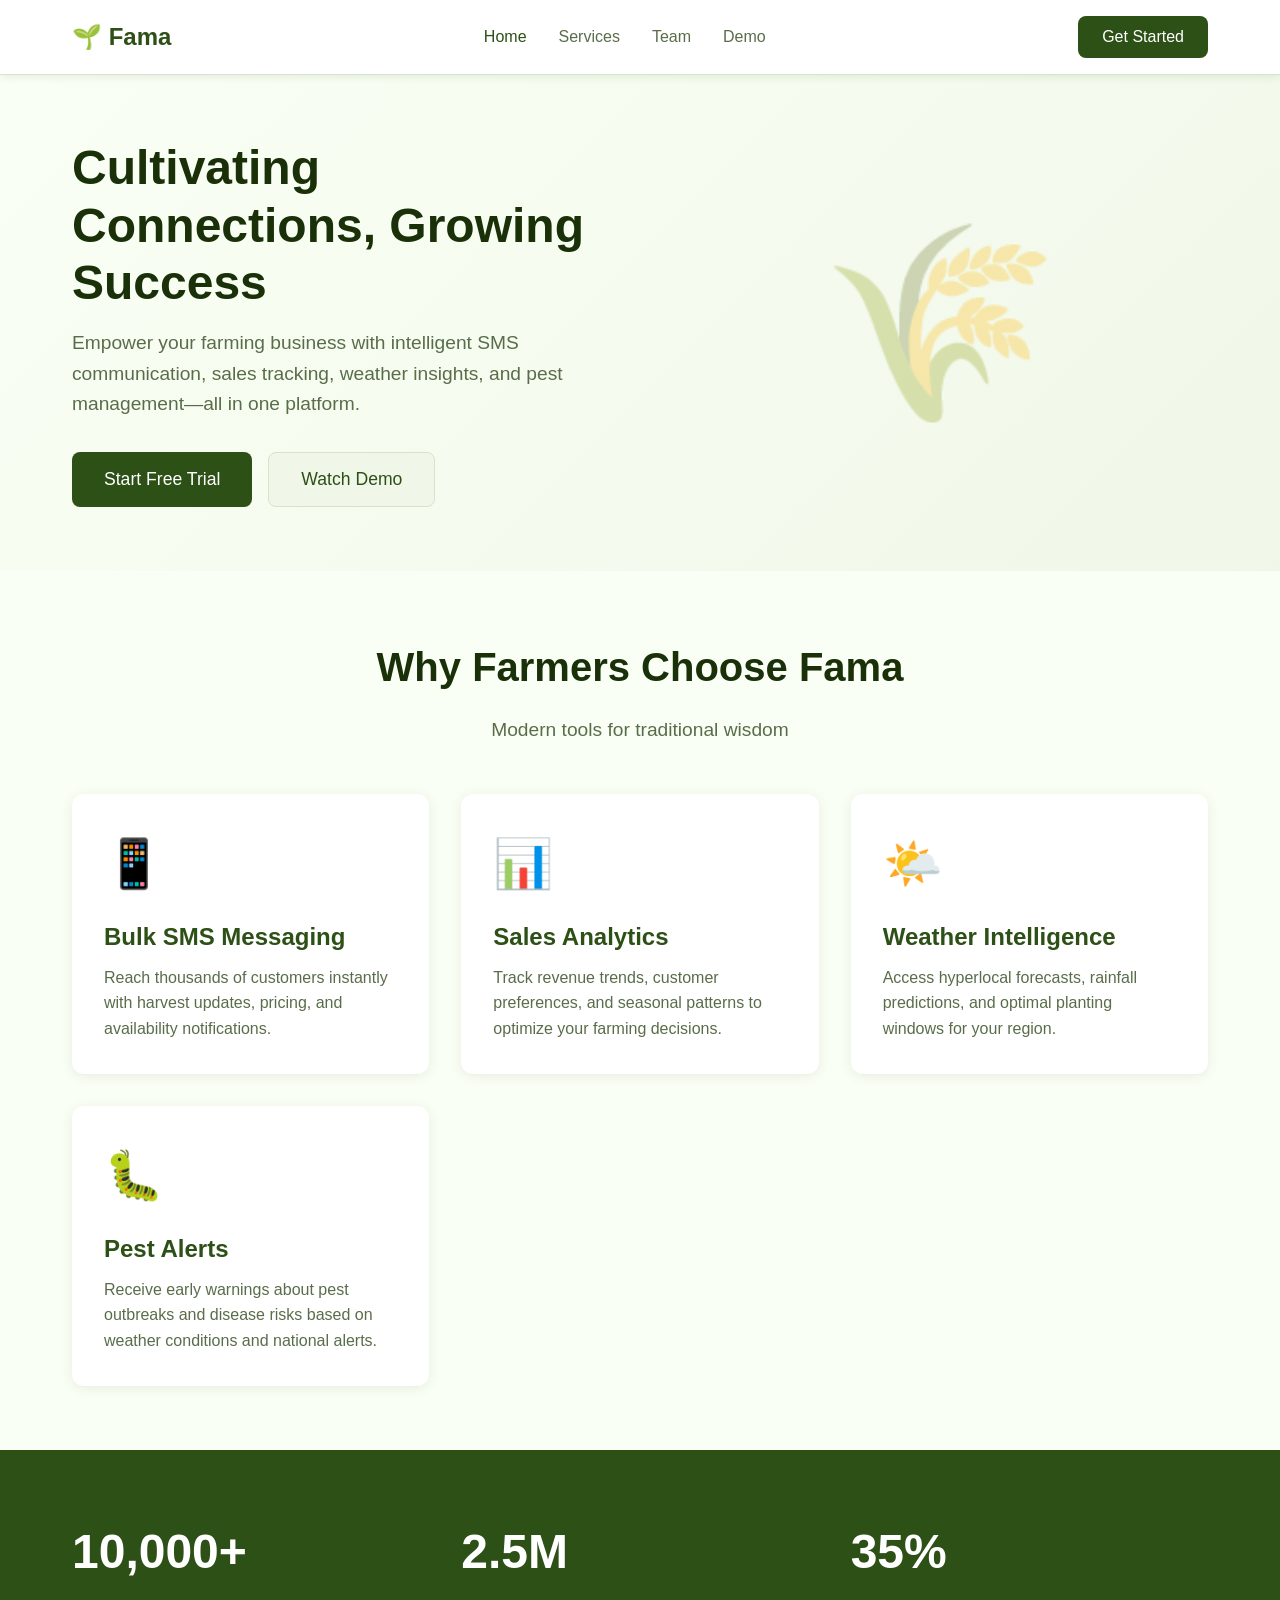
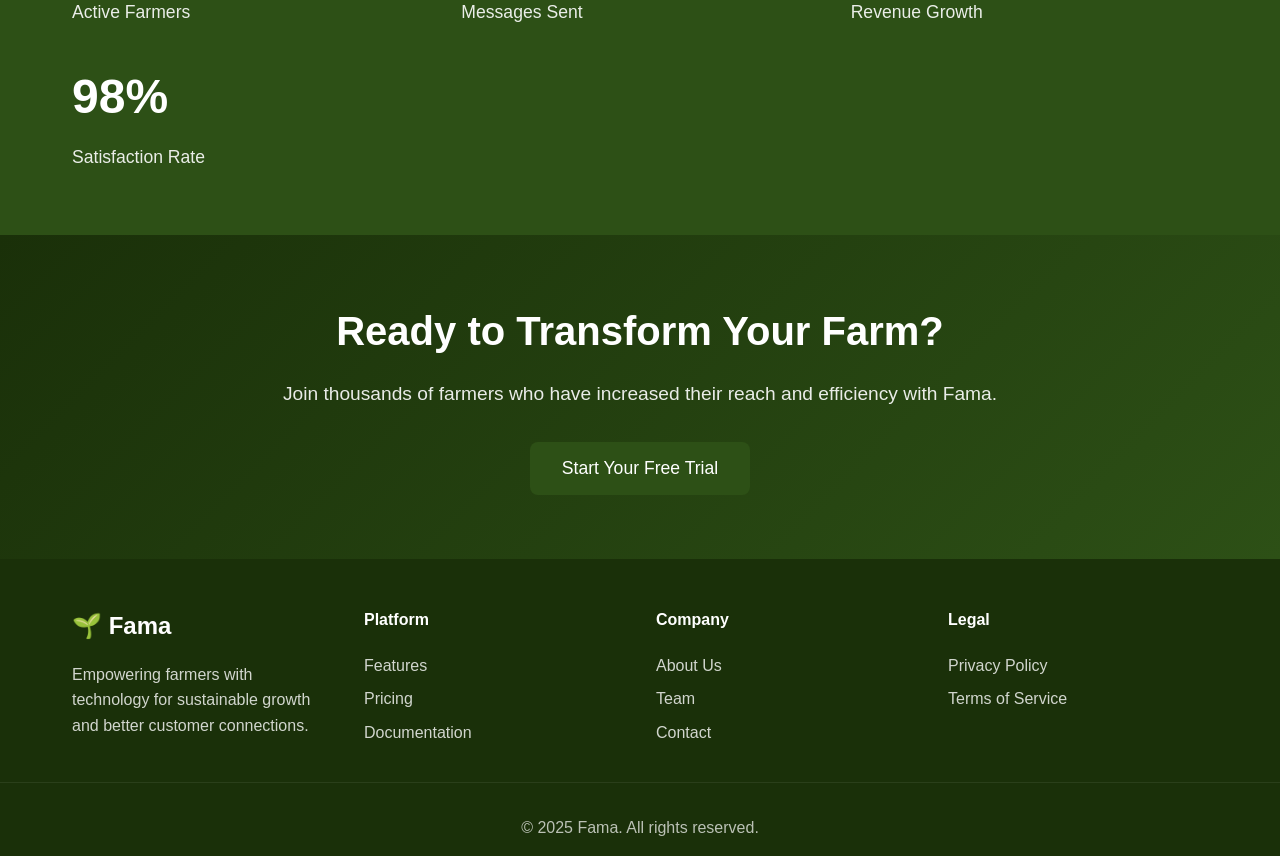
==== index.html @ 8d76c7c6 "Here we go...again" ====
<!DOCTYPE html>
<html lang="en">
<head>
    <meta charset="UTF-8">
    <meta name="viewport" content="width=device-width, initial-scale=1.0">
    <title>Fama - Farm Management & Communication Platform</title>
    <link rel="stylesheet" href="styles.css">
</head>
<body>
    <nav class="navbar">
        <div class="nav-container">
            <div class="nav-logo">🌱 Fama</div>
            <ul class="nav-menu">
                <li><a href="index.html" class="nav-link active">Home</a></li>
                <li><a href="services.html" class="nav-link">Services</a></li>
                <li><a href="team.html" class="nav-link">Team</a></li>
                <li><a href="demo.html" class="nav-link">Demo</a></li>
            </ul>
            <button class="btn-primary">Get Started</button>
        </div>
    </nav>

    <header class="hero">
        <div class="hero-container">
            <div class="hero-content">
                <h1 class="hero-title">Cultivating Connections, Growing Success</h1>
                <p class="hero-subtitle">Empower your farming business with intelligent SMS communication, sales tracking, weather insights, and pest management—all in one platform.</p>
                <div class="hero-actions">
                    <button class="btn-primary btn-large">Start Free Trial</button>
                    <button class="btn-secondary btn-large">Watch Demo</button>
                </div>
            </div>
            <div class="hero-image">
                <div class="feature-icon-large">🌾</div>
            </div>
        </div>
    </header>

    <section class="features">
        <div class="section-container">
            <h2 class="section-title">Why Farmers Choose Fama</h2>
            <p class="section-subtitle">Modern tools for traditional wisdom</p>
            <div class="feature-grid">
                <div class="feature-card">
                    <div class="feature-icon">📱</div>
                    <h3 class="feature-title">Bulk SMS Messaging</h3>
                    <p class="feature-text">Reach thousands of customers instantly with harvest updates, pricing, and availability notifications.</p>
                </div>
                <div class="feature-card">
                    <div class="feature-icon">📊</div>
                    <h3 class="feature-title">Sales Analytics</h3>
                    <p class="feature-text">Track revenue trends, customer preferences, and seasonal patterns to optimize your farming decisions.</p>
                </div>
                <div class="feature-card">
                    <div class="feature-icon">🌤️</div>
                    <h3 class="feature-title">Weather Intelligence</h3>
                    <p class="feature-text">Access hyperlocal forecasts, rainfall predictions, and optimal planting windows for your region.</p>
                </div>
                <div class="feature-card">
                    <div class="feature-icon">🐛</div>
                    <h3 class="feature-title">Pest Alerts</h3>
                    <p class="feature-text">Receive early warnings about pest outbreaks and disease risks based on weather conditions and national alerts.</p>
                </div>
            </div>
        </div>
    </section>

    <section class="stats">
        <div class="section-container">
            <div class="stats-grid">
                <div class="stat-item">
                    <div class="stat-number">10,000+</div>
                    <div class="stat-label">Active Farmers</div>
                </div>
                <div class="stat-item">
                    <div class="stat-number">2.5M</div>
                    <div class="stat-label">Messages Sent</div>
                </div>
                <div class="stat-item">
                    <div class="stat-number">35%</div>
                    <div class="stat-label">Revenue Growth</div>
                </div>
                <div class="stat-item">
                    <div class="stat-number">98%</div>
                    <div class="stat-label">Satisfaction Rate</div>
                </div>
            </div>
        </div>
    </section>

    <section class="cta">
        <div class="cta-container">
            <h2 class="cta-title">Ready to Transform Your Farm?</h2>
            <p class="cta-text">Join thousands of farmers who have increased their reach and efficiency with Fama.</p>
            <button class="btn-primary btn-large">Start Your Free Trial</button>
        </div>
    </section>

    <footer class="footer">
        <div class="footer-container">
            <div class="footer-section">
                <div class="footer-logo">🌱 Fama</div>
                <p class="footer-text">Empowering farmers with technology for sustainable growth and better customer connections.</p>
            </div>
            <div class="footer-section">
                <h4 class="footer-heading">Platform</h4>
                <ul class="footer-links">
                    <li><a href="#" class="footer-link">Features</a></li>
                    <li><a href="#" class="footer-link">Pricing</a></li>
                    <li><a href="#" class="footer-link">Documentation</a></li>
                </ul>
            </div>
            <div class="footer-section">
                <h4 class="footer-heading">Company</h4>
                <ul class="footer-links">
                    <li><a href="#" class="footer-link">About Us</a></li>
                    <li><a href="team.html" class="footer-link">Team</a></li>
                    <li><a href="#" class="footer-link">Contact</a></li>
                </ul>
            </div>
            <div class="footer-section">
                <h4 class="footer-heading">Legal</h4>
                <ul class="footer-links">
                    <li><a href="#" class="footer-link">Privacy Policy</a></li>
                    <li><a href="#" class="footer-link">Terms of Service</a></li>
                </ul>
            </div>
        </div>
        <div class="footer-bottom">
            <p>&copy; 2025 Fama. All rights reserved.</p>
        </div>
    </footer>

    <script src="script.js"></script>
</body>
</html>
---- styles.css ----
* {
    margin: 0;
    padding: 0;
    box-sizing: border-box;
}

:root {
    --primary: #2d5016;
    --primary-light: #4a7c2a;
    --primary-dark: #1a3009;
    --bg: #fafff5;
    --bg-alt: #f0f7e8;
    --text: #2d3e1f;
    --text-light: #5a6d4a;
    --border: #d4e5c8;
    --white: #ffffff;
    --shadow: rgba(45, 80, 22, 0.1);
    --success: #4a7c2a;
    --warning: #8b6914;
    --danger: #7c2a2a;
}

body {
    font-family: 'Segoe UI', 'Helvetica Neue', Arial, sans-serif;
    line-height: 1.6;
    color: var(--text);
    background: var(--bg);
}

.navbar {
    background: var(--white);
    border-bottom: 1px solid var(--border);
    padding: 1rem 0;
    position: sticky;
    top: 0;
    z-index: 100;
    box-shadow: 0 2px 8px var(--shadow);
}

.nav-container {
    max-width: 1200px;
    margin: 0 auto;
    padding: 0 2rem;
    display: flex;
    justify-content: space-between;
    align-items: center;
}

.nav-logo {
    font-size: 1.5rem;
    font-weight: 600;
    color: var(--primary);
}

.nav-menu {
    display: flex;
    list-style: none;
    gap: 2rem;
}

.nav-link {
    color: var(--text-light);
    text-decoration: none;
    transition: color 0.3s;
}

.nav-link:hover, .nav-link.active {
    color: var(--primary);
}

.btn-primary, .btn-secondary {
    padding: 0.75rem 1.5rem;
    border: none;
    border-radius: 8px;
    font-size: 1rem;
    cursor: pointer;
    transition: all 0.3s;
}

.btn-primary {
    background: var(--primary);
    color: var(--white);
}

.btn-primary:hover {
    background: var(--primary-light);
    transform: translateY(-2px);
    box-shadow: 0 4px 12px var(--shadow);
}

.btn-secondary {
    background: var(--bg-alt);
    color: var(--primary);
    border: 1px solid var(--border);
}

.btn-secondary:hover {
    background: var(--white);
    border-color: var(--primary);
}

.btn-large {
    padding: 1rem 2rem;
    font-size: 1.1rem;
}

.btn-block {
    width: 100%;
}

.hero {
    padding: 4rem 0;
    background: linear-gradient(135deg, var(--bg) 0%, var(--bg-alt) 100%);
}

.hero-container, .section-container, .cta-container, .footer-container {
    max-width: 1200px;
    margin: 0 auto;
    padding: 0 2rem;
}

.hero-container {
    display: grid;
    grid-template-columns: 1fr 1fr;
    gap: 4rem;
    align-items: center;
}

.hero-title {
    font-size: 3rem;
    color: var(--primary-dark);
    margin-bottom: 1rem;
    line-height: 1.2;
}

.hero-subtitle {
    font-size: 1.2rem;
    color: var(--text-light);
    margin-bottom: 2rem;
}

.hero-actions {
    display: flex;
    gap: 1rem;
}

.hero-image {
    display: flex;
    justify-content: center;
    align-items: center;
}

.feature-icon-large {
    font-size: 12rem;
    opacity: 0.3;
}

.features, .stats, .cta, .service-detail, .team-members, .team-values, .pricing, .demo-tabs {
    padding: 4rem 0;
}

.service-alt {
    background: var(--bg-alt);
}

.section-title {
    font-size: 2.5rem;
    color: var(--primary-dark);
    text-align: center;
    margin-bottom: 1rem;
}

.section-subtitle, .page-subtitle {
    font-size: 1.2rem;
    color: var(--text-light);
    text-align: center;
    margin-bottom: 3rem;
}

.feature-grid, .stats-grid, .team-grid, .values-grid, .pricing-grid {
    display: grid;
    grid-template-columns: repeat(auto-fit, minmax(280px, 1fr));
    gap: 2rem;
}

.feature-card, .stat-card, .team-card, .value-card, .pricing-card {
    background: var(--white);
    padding: 2rem;
    border-radius: 12px;
    box-shadow: 0 2px 12px var(--shadow);
    transition: transform 0.3s;
}

.feature-card:hover, .team-card:hover, .value-card:hover {
    transform: translateY(-5px);
    box-shadow: 0 4px 20px var(--shadow);
}

.feature-icon, .service-icon-header, .value-icon, .team-avatar {
    font-size: 3rem;
    margin-bottom: 1rem;
}

.feature-title, .service-heading, .value-title, .team-name {
    font-size: 1.5rem;
    color: var(--primary);
    margin-bottom: 0.5rem;
}

.feature-text, .service-description, .value-text, .team-bio {
    color: var(--text-light);
}

.stats {
    background: var(--primary);
    color: var(--white);
}

.stat-number {
    font-size: 3rem;
    font-weight: 700;
    margin-bottom: 0.5rem;
}

.stat-label {
    font-size: 1.1rem;
    opacity: 0.9;
}

.cta {
    background: linear-gradient(135deg, var(--primary-dark) 0%, var(--primary) 100%);
    color: var(--white);
    text-align: center;
}

.cta-title {
    font-size: 2.5rem;
    margin-bottom: 1rem;
}

.cta-text {
    font-size: 1.2rem;
    margin-bottom: 2rem;
    opacity: 0.9;
}

.page-header {
    background: var(--bg-alt);
    padding: 3rem 0;
    text-align: center;
}

.page-title {
    font-size: 3rem;
    color: var(--primary-dark);
    margin-bottom: 1rem;
}

.service-row {
    display: grid;
    grid-template-columns: 1fr 1fr;
    gap: 4rem;
    align-items: center;
}

.service-reverse {
    direction: rtl;
}

.service-reverse > * {
    direction: ltr;
}

.service-list {
    list-style: none;
    margin-top: 1.5rem;
}

.service-list-item {
    padding: 0.5rem 0 0.5rem 1.5rem;
    position: relative;
    color: var(--text-light);
}

.service-list-item::before {
    content: "🌿";
    position: absolute;
    left: 0;
}

.visual-placeholder {
    font-size: 8rem;
    text-align: center;
    opacity: 0.2;
}

.team-role {
    color: var(--primary);
    font-weight: 500;
    margin-bottom: 1rem;
}

.pricing-card {
    position: relative;
}

.pricing-featured {
    border: 2px solid var(--primary);
    transform: scale(1.05);
}

.pricing-badge {
    position: absolute;
    top: -15px;
    left: 50%;
    transform: translateX(-50%);
    background: var(--primary);
    color: var(--white);
    padding: 0.5rem 1rem;
    border-radius: 20px;
    font-size: 0.9rem;
}

.pricing-tier {
    font-size: 1.5rem;
    color: var(--primary);
    margin-bottom: 1rem;
}

.pricing-amount {
    font-size: 3rem;
    font-weight: 700;
    color: var(--primary-dark);
    margin-bottom: 1.5rem;
}

.pricing-period {
    font-size: 1rem;
    color: var(--text-light);
}

.pricing-features {
    list-style: none;
    margin-bottom: 2rem;
}

.pricing-feature {
    padding: 0.75rem 0;
    border-bottom: 1px solid var(--border);
}

.tabs-header {
    display: flex;
    gap: 1rem;
    margin-bottom: 2rem;
    border-bottom: 2px solid var(--border);
}

.tab-button {
    padding: 1rem 2rem;
    background: none;
    border: none;
    color: var(--text-light);
    cursor: pointer;
    transition: all 0.3s;
    border-bottom: 3px solid transparent;
}

.tab-button:hover, .tab-button.active {
    color: var(--primary);
    border-bottom-color: var(--primary);
}

.tab-content {
    display: none;
}

.tab-content.active {
    display: block;
    animation: fadeIn 0.3s;
}

@keyframes fadeIn {
    from { opacity: 0; }
    to { opacity: 1; }
}

.demo-container {
    display: grid;
    grid-template-columns: 1fr 1fr;
    gap: 2rem;
}

.demo-full {
    grid-column: 1 / -1;
}

.demo-panel, .demo-preview {
    background: var(--white);
    padding: 2rem;
    border-radius: 12px;
    box-shadow: 0 2px 12px var(--shadow);
}

.demo-title {
    font-size: 1.5rem;
    color: var(--primary);
    margin-bottom: 1.5rem;
}

.form-group {
    margin-bottom: 1.5rem;
}

.form-label {
    display: block;
    margin-bottom: 0.5rem;
    color: var(--text);
    font-weight: 500;
}

.form-input, .form-select, .form-textarea {
    width: 100%;
    padding: 0.75rem;
    border: 1px solid var(--border);
    border-radius: 8px;
    font-size: 1rem;
    transition: border-color 0.3s;
}

.form-input:focus, .form-select:focus, .form-textarea:focus {
    outline: none;
    border-color: var(--primary);
}

.form-row {
    display: grid;
    grid-template-columns: 1fr 1fr;
    gap: 1rem;
}

.char-counter {
    text-align: right;
    color: var(--text-light);
    font-size: 0.9rem;
    margin-top: 0.25rem;
}

.phone-mockup {
    max-width: 300px;
    margin: 0 auto;
}

.phone-screen {
    background: var(--bg);
    border: 3px solid var(--text);
    border-radius: 20px;
    padding: 2rem 1rem;
    min-height: 400px;
}

.sms-bubble {
    background: var(--primary-light);
    color: var(--white);
    padding: 1rem;
    border-radius: 12px;
    margin-bottom: 0.5rem;
}

.sms-time {
    font-size: 0.8rem;
    opacity: 0.8;
    text-align: right;
}

.stats-row {
    display: grid;
    grid-template-columns: repeat(auto-fit, minmax(250px, 1fr));
    gap: 1.5rem;
    margin-bottom: 2rem;
}

.stat-card {
    display: flex;
    gap: 1rem;
}

.stat-icon {
    font-size: 2.5rem;
}

.stat-value {
    font-size: 2rem;
    font-weight: 700;
    color: var(--primary);
}

.stat-change {
    font-size: 0.9rem;
}

.stat-change.positive {
    color: var(--success);
}

.stat-change.negative {
    color: var(--danger);
}

.chart-container, .table-container {
    background: var(--white);
    padding: 2rem;
    border-radius: 12px;
    margin-bottom: 2rem;
}

.chart-title {
    font-size: 1.2rem;
    color: var(--primary);
    margin-bottom: 1rem;
}

.line-chart {
    width: 100%;
    height: auto;
}

.chart-label {
    fill: var(--text-light);
    font-size: 12px;
}

.data-table {
    width: 100%;
    border-collapse: collapse;
}

.data-table th, .data-table td {
    padding: 1rem;
    text-align: left;
    border-bottom: 1px solid var(--border);
}

.data-table th {
    background: var(--bg-alt);
    color: var(--primary);
    font-weight: 600;
}

.weather-grid {
    display: grid;
    grid-template-columns: repeat(auto-fit, minmax(150px, 1fr));
    gap: 1rem;
    margin-bottom: 2rem;
}

.weather-card {
    background: var(--white);
    padding: 1.5rem;
    border-radius: 12px;
    text-align: center;
    box-shadow: 0 2px 8px var(--shadow);
}

.weather-today {
    border: 2px solid var(--primary);
}

.weather-icon {
    font-size: 3rem;
    margin: 1rem 0;
}

.weather-temp {
    font-size: 2rem;
    font-weight: 700;
    color: var(--primary);
}

.weather-day, .weather-desc {
    color: var(--text-light);
}

.weather-details {
    display: flex;
    justify-content: center;
    gap: 1rem;
    margin-top: 0.5rem;
    font-size: 0.9rem;
}

.location-info {
    margin-bottom: 2rem;
    color: var(--text-light);
}

.alert-card {
    background: var(--bg-alt);
    padding: 1rem;
    border-radius: 8px;
    display: flex;
    gap: 1rem;
    margin-bottom: 1rem;
}

.alert-icon {
    font-size: 1.5rem;
}

.priority-card {
    background: var(--white);
    padding: 2rem;
    border-radius: 12px;
    margin-bottom: 2rem;
    border-left: 4px solid var(--border);
}

.priority-high {
    border-left-color: var(--danger);
}

.priority-medium {
    border-left-color: var(--warning);
}

.priority-low {
    border-left-color: var(--success);
}

.priority-header {
    display: flex;
    justify-content: space-between;
    margin-bottom: 1rem;
}

.priority-badge {
    background: var(--danger);
    color: var(--white);
    padding: 0.25rem 0.75rem;
    border-radius: 12px;
    font-size: 0.9rem;
}

.priority-medium-badge {
    background: var(--warning);
}

.priority-low-badge {
    background: var(--success);
}

.priority-date {
    color: var(--text-light);
    font-size: 0.9rem;
}

.priority-info {
    background: var(--bg);
    padding: 1rem;
    border-radius: 8px;
    margin: 1rem 0;
}

.info-item {
    padding: 0.5rem 0;
}

.footer {
    background: var(--primary-dark);
    color: var(--white);
    padding: 3rem 0 1rem;
}

.footer-container {
    display: grid;
    grid-template-columns: repeat(auto-fit, minmax(250px, 1fr));
    gap: 2rem;
    margin-bottom: 2rem;
}

.footer-logo {
    font-size: 1.5rem;
    font-weight: 600;
    margin-bottom: 1rem;
}

.footer-heading {
    margin-bottom: 1rem;
}

.footer-links {
    list-style: none;
}

.footer-link {
    color: rgba(255, 255, 255, 0.8);
    text-decoration: none;
    display: block;
    padding: 0.25rem 0;
    transition: color 0.3s;
}

.footer-link:hover {
    color: var(--white);
}

.footer-text {
    opacity: 0.8;
    line-height: 1.6;
}

.footer-bottom {
    text-align: center;
    padding-top: 2rem;
    border-top: 1px solid rgba(255, 255, 255, 0.1);
    opacity: 0.7;
}

@media (max-width: 768px) {
    .hero-container, .service-row, .demo-container {
        grid-template-columns: 1fr;
    }
    
    .hero-title {
        font-size: 2rem;
    }
    
    .nav-menu {
        gap: 1rem;
        font-size: 0.9rem;
    }
    
    .hero-actions {
        flex-direction: column;
    }
}
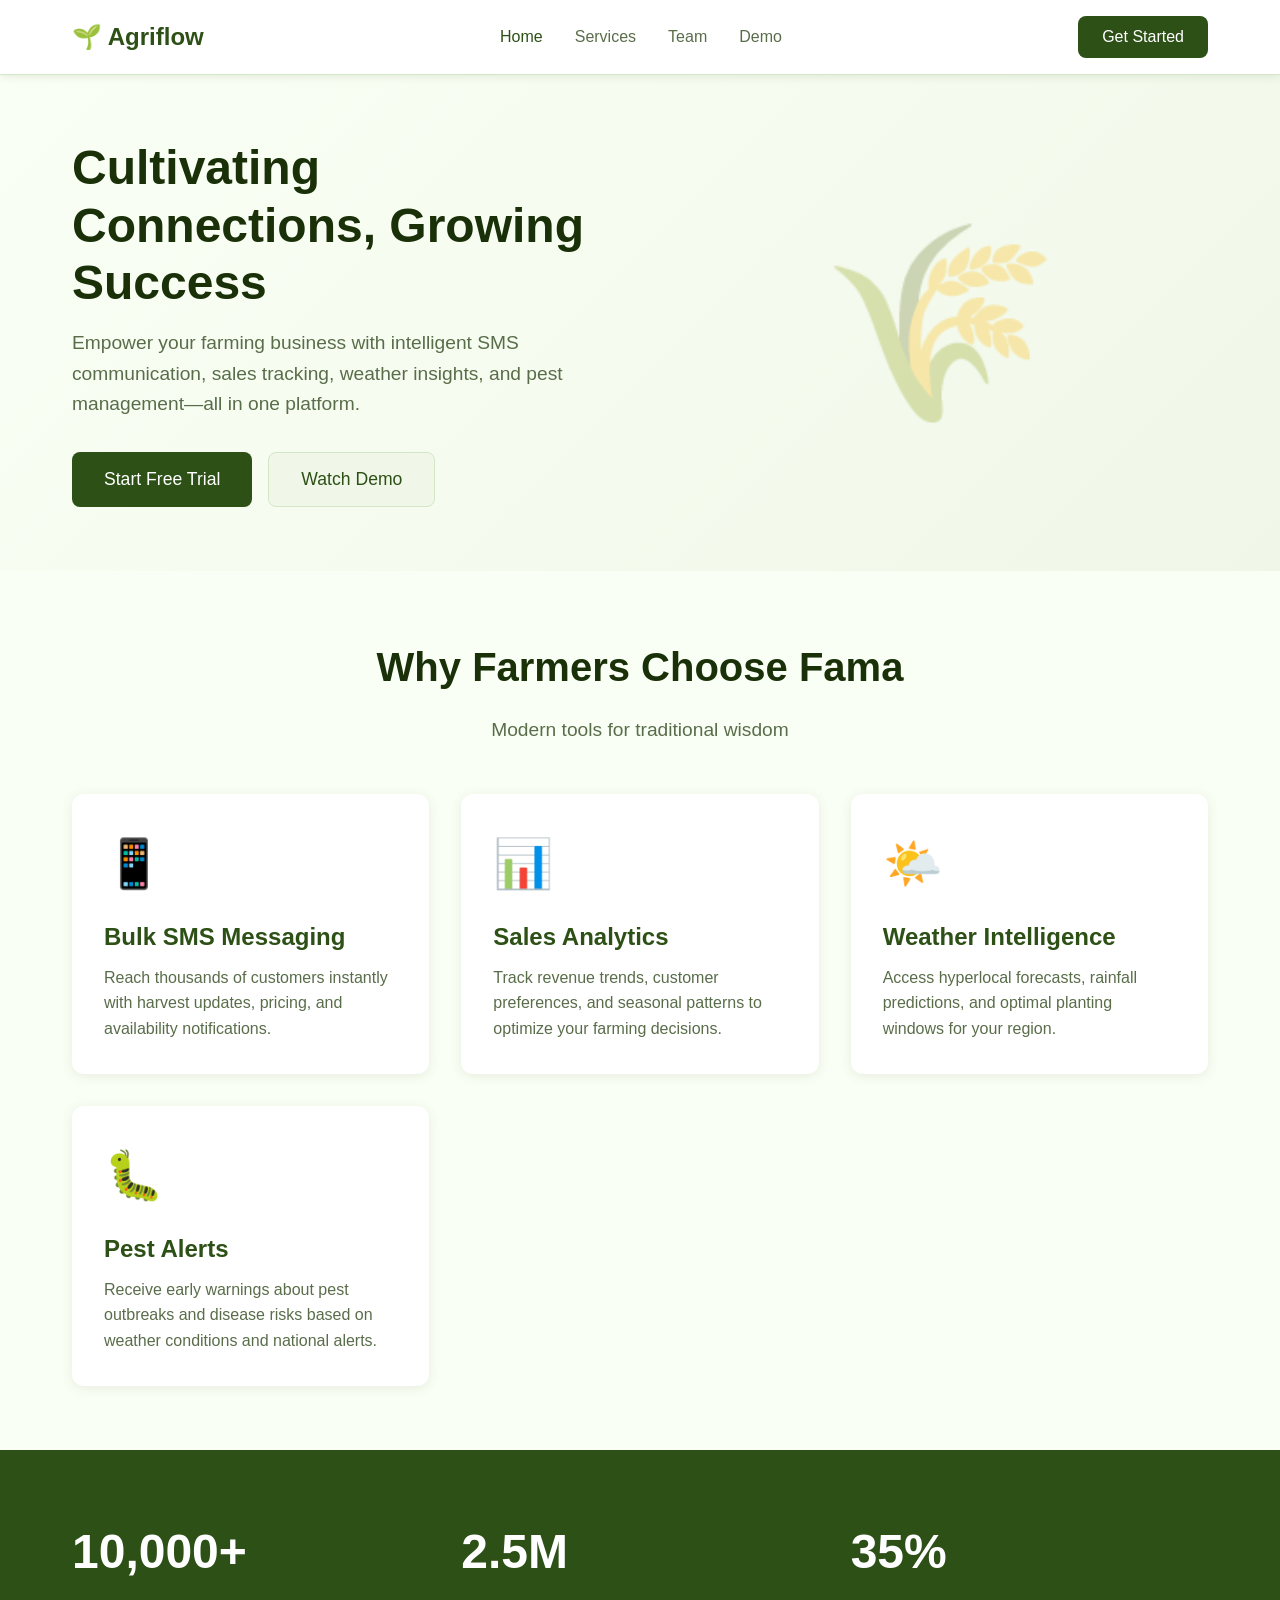
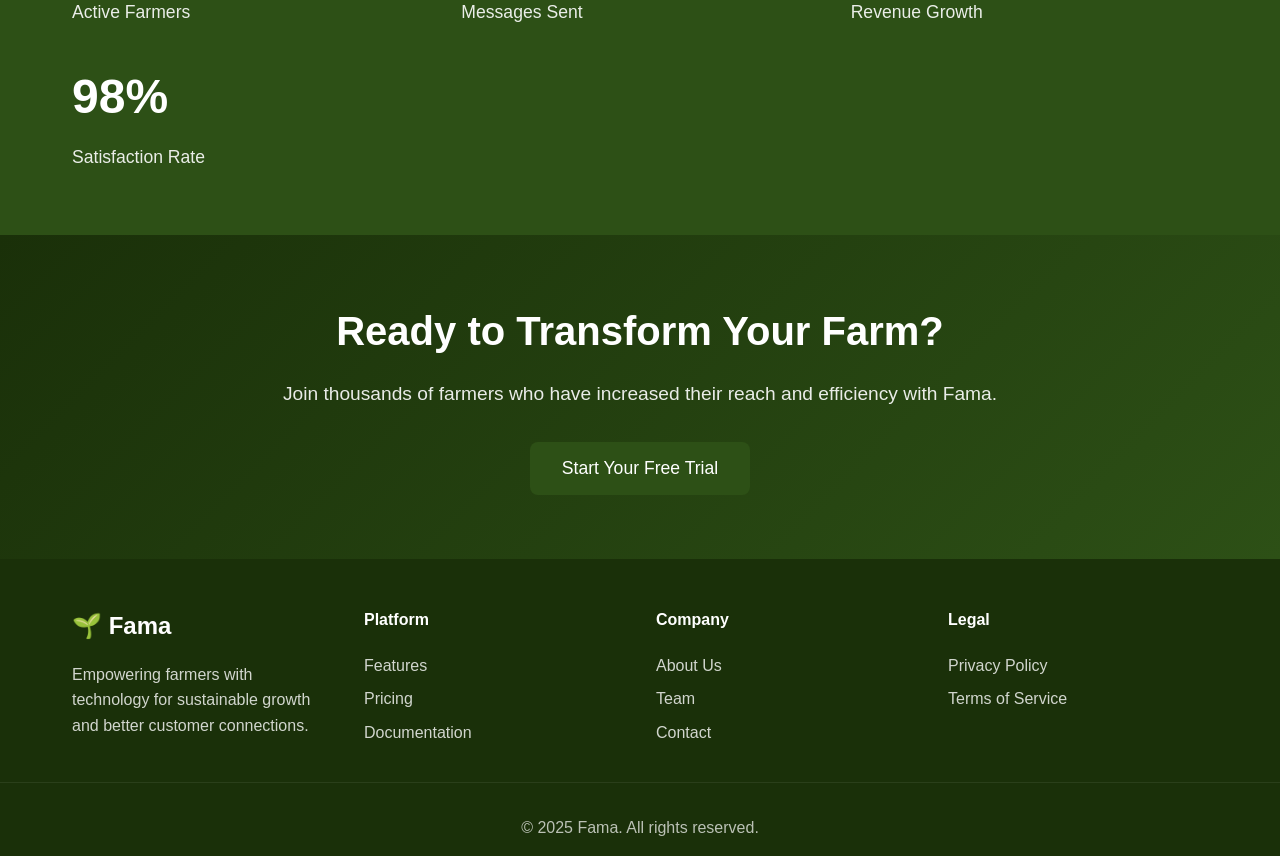
==== commit fbab59f0: "updated titles and main elements" ====
--- a/index.html
+++ b/index.html
@@ -3,13 +3,13 @@
 <head>
     <meta charset="UTF-8">
     <meta name="viewport" content="width=device-width, initial-scale=1.0">
-    <title>Fama - Farm Management & Communication Platform</title>
+    <title>Agriflow</title>
     <link rel="stylesheet" href="styles.css">
 </head>
 <body>
     <nav class="navbar">
         <div class="nav-container">
-            <div class="nav-logo">🌱 Fama</div>
+            <div class="nav-logo">🌱 Agriflow</div>
             <ul class="nav-menu">
                 <li><a href="index.html" class="nav-link active">Home</a></li>
                 <li><a href="services.html" class="nav-link">Services</a></li>
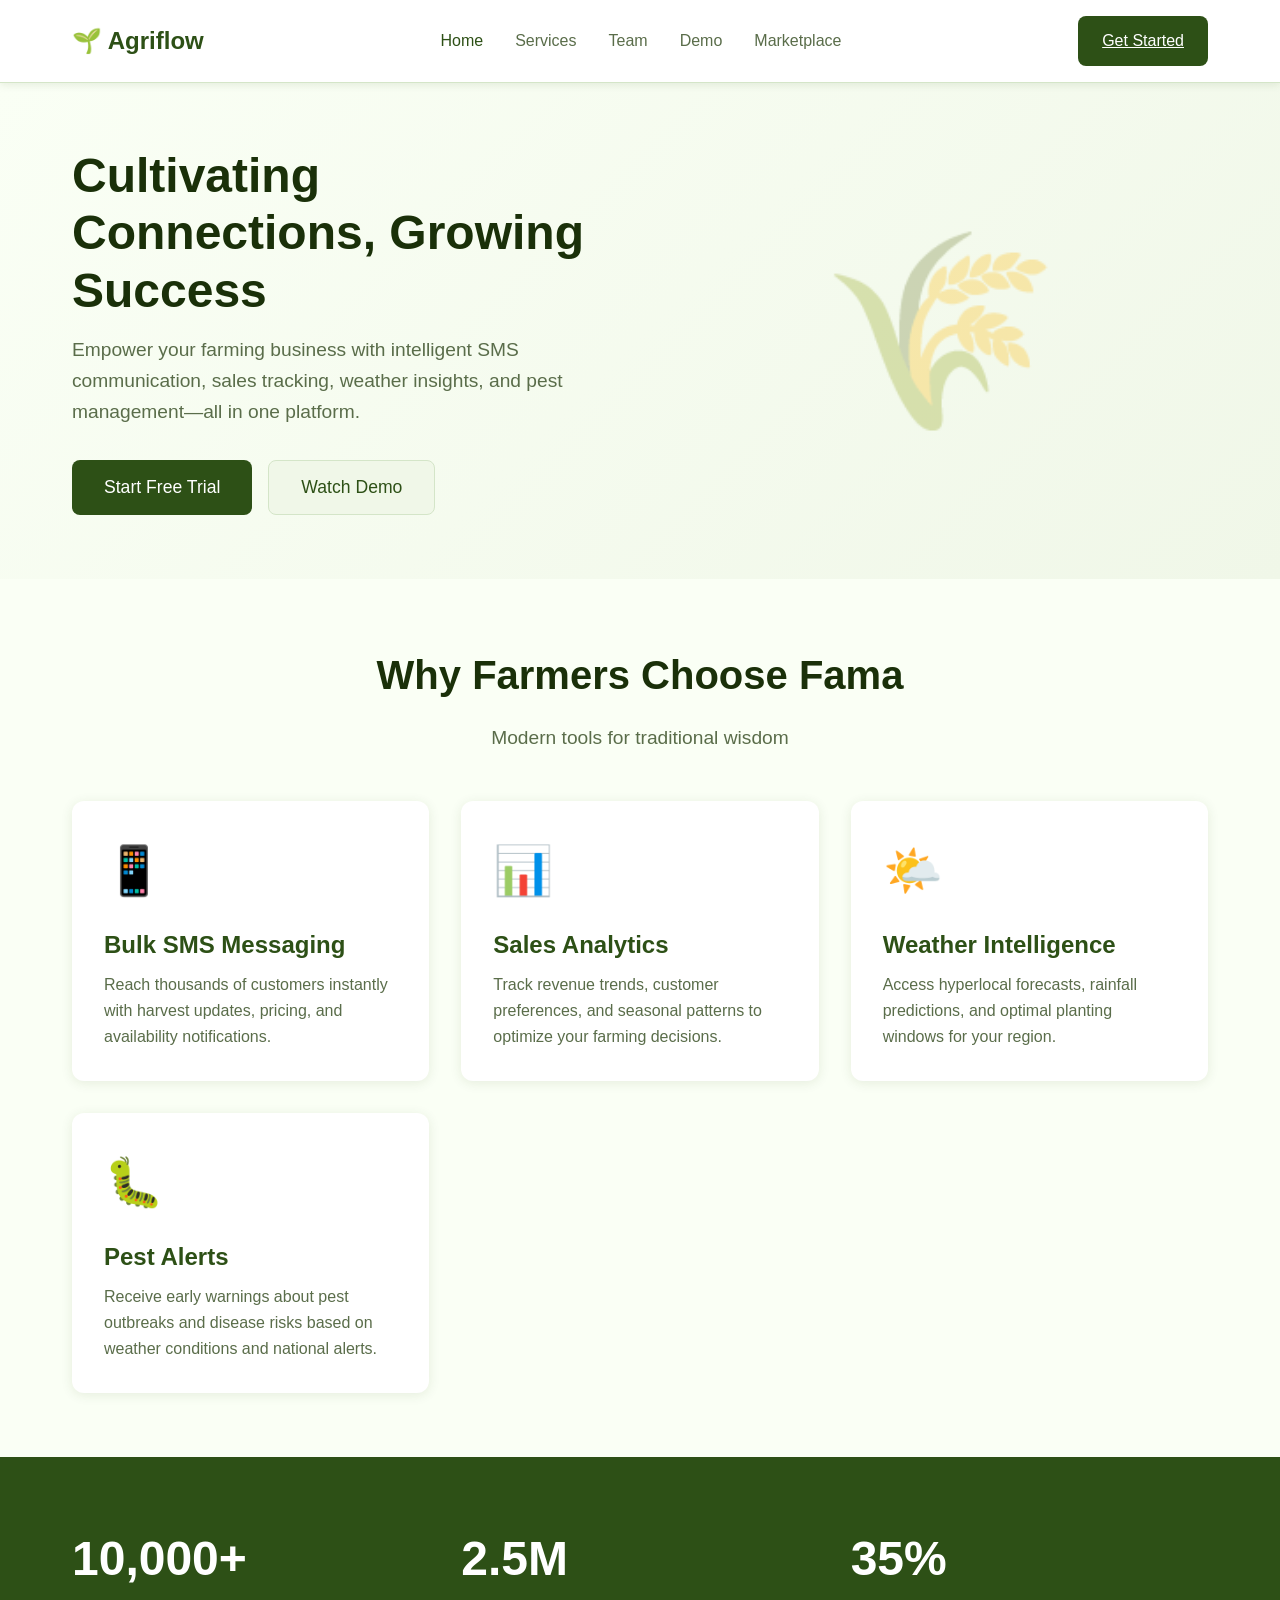
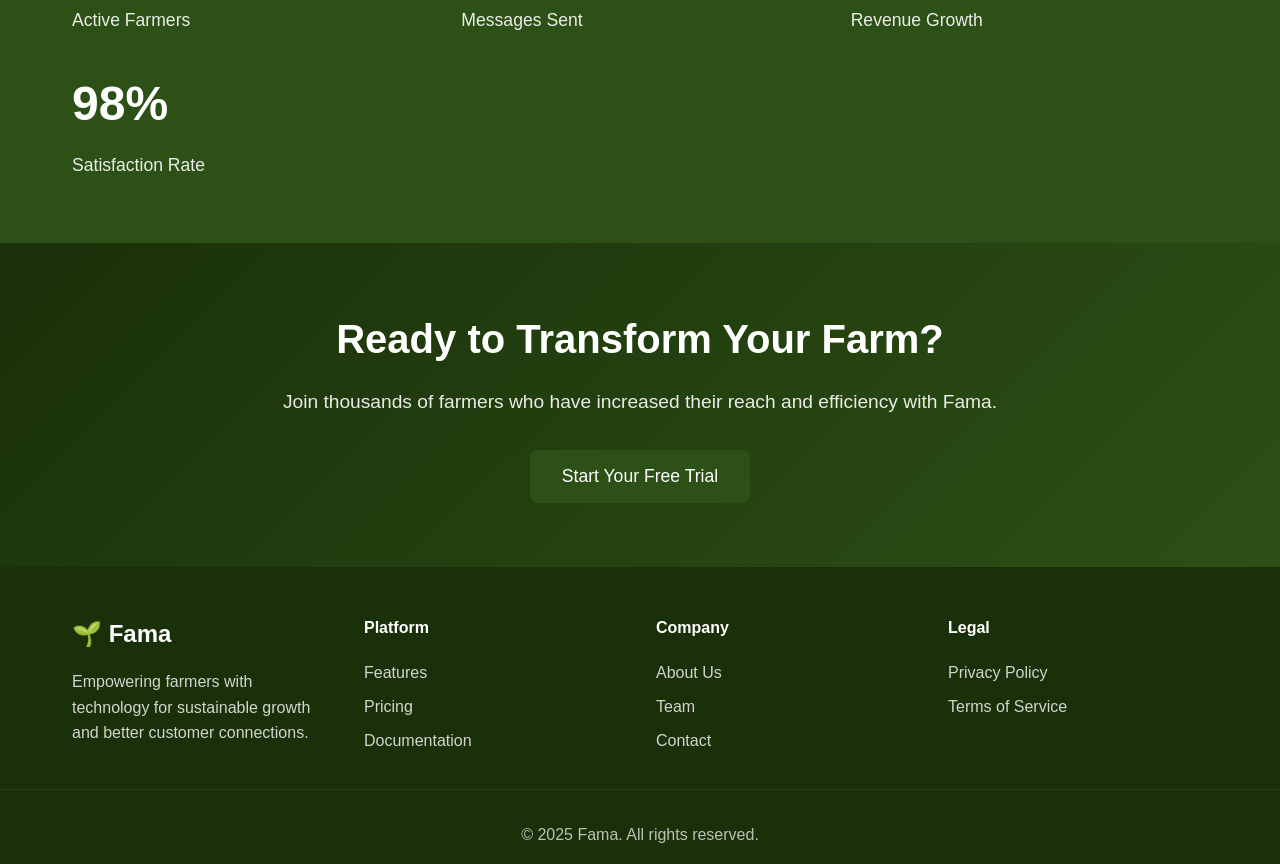
==== commit fff3278d: "Final satisfactory changes made" ====
--- a/index.html
+++ b/index.html
@@ -15,8 +15,10 @@
                 <li><a href="services.html" class="nav-link">Services</a></li>
                 <li><a href="team.html" class="nav-link">Team</a></li>
                 <li><a href="demo.html" class="nav-link">Demo</a></li>
+                <li><a href="buynsell.html" class="nav-link">Marketplace</a></li>
+
             </ul>
-            <button class="btn-primary">Get Started</button>
+            <a href="buynsell.html" class="btn-primary">Get Started</a>
         </div>
     </nav>
 
--- a/styles.css
+++ b/styles.css
@@ -716,8 +716,292 @@
     opacity: 0.7;
 }
 
+.role-selector {
+    padding: 3rem 0;
+    background: var(--bg-alt);
+}
+
+.role-grid {
+    display: grid;
+    grid-template-columns: repeat(auto-fit, minmax(250px, 1fr));
+    gap: 2rem;
+}
+
+.role-card {
+    background: var(--white);
+    padding: 2.5rem 2rem;
+    border-radius: 12px;
+    border: 2px solid var(--border);
+    cursor: pointer;
+    transition: all 0.3s;
+    text-align: center;
+}
+
+.role-card:hover {
+    border-color: var(--primary);
+    transform: translateY(-5px);
+    box-shadow: 0 8px 20px var(--shadow);
+}
+
+.role-card.active {
+    border-color: var(--primary);
+    background: linear-gradient(135deg, var(--bg-alt) 0%, var(--white) 100%);
+    box-shadow: 0 8px 24px var(--shadow);
+}
+
+.role-icon {
+    font-size: 4rem;
+    margin-bottom: 1rem;
+}
+
+.role-title {
+    font-size: 1.5rem;
+    color: var(--primary);
+    margin-bottom: 0.75rem;
+}
+
+.role-description {
+    color: var(--text-light);
+}
+
+.user-profile-section {
+    padding: 4rem 0;
+}
+
+.profile-container {
+    display: grid;
+    grid-template-columns: 1fr 1fr;
+    gap: 3rem;
+}
+
+.profile-form {
+    background: var(--white);
+    padding: 2.5rem;
+    border-radius: 12px;
+    box-shadow: 0 2px 12px var(--shadow);
+}
+
+.profile-info {
+    background: var(--bg-alt);
+    padding: 2.5rem;
+    border-radius: 12px;
+}
+
+.info-title {
+    font-size: 1.5rem;
+    color: var(--primary);
+    margin-bottom: 1.5rem;
+}
+
+.info-empty {
+    color: var(--text-light);
+    padding: 2rem;
+    text-align: center;
+}
+
+.marketplace-form {
+    display: flex;
+    flex-direction: column;
+    gap: 1.5rem;
+}
+
+.role-display {
+    display: flex;
+    align-items: center;
+}
+
+.selected-role {
+    padding: 0.75rem 1rem;
+    background: var(--bg-alt);
+    border-radius: 8px;
+    color: var(--text-light);
+    width: 100%;
+}
+
+.form-checkbox {
+    display: flex;
+    align-items: center;
+    gap: 0.75rem;
+    cursor: pointer;
+    color: var(--text);
+}
+
+.form-checkbox input {
+    cursor: pointer;
+    width: 18px;
+    height: 18px;
+}
+
+.profile-card-display {
+    background: var(--white);
+    padding: 2rem;
+    border-radius: 12px;
+    display: flex;
+    flex-direction: column;
+    gap: 1rem;
+}
+
+.profile-field {
+    display: flex;
+    justify-content: space-between;
+    align-items: center;
+    padding: 1rem;
+    border-bottom: 1px solid var(--border);
+}
+
+.profile-field:last-of-type {
+    border-bottom: none;
+}
+
+.profile-label {
+    font-weight: 600;
+    color: var(--primary);
+}
+
+.profile-value {
+    color: var(--text-light);
+    text-align: right;
+}
+
+.profile-role {
+    background: var(--primary);
+    color: var(--white);
+    padding: 0.25rem 0.75rem;
+    border-radius: 20px;
+    font-size: 0.9rem;
+}
+
+.profile-actions {
+    display: flex;
+    gap: 1rem;
+    margin-top: 1rem;
+}
+
+.profile-actions .btn-secondary {
+    flex: 1;
+}
+
+.subscription-section {
+    padding: 4rem 0;
+    background: var(--bg-alt);
+}
+
+.subscription-grid {
+    display: grid;
+    grid-template-columns: repeat(auto-fit, minmax(300px, 1fr));
+    gap: 2rem;
+    margin-bottom: 2rem;
+}
+
+.subscription-card {
+    background: var(--white);
+    padding: 2rem;
+    border-radius: 12px;
+    border: 2px solid var(--border);
+    transition: all 0.3s;
+    position: relative;
+    display: flex;
+    flex-direction: column;
+}
+
+.subscription-card:hover {
+    transform: translateY(-5px);
+    box-shadow: 0 8px 24px var(--shadow);
+}
+
+.subscription-featured {
+    border: 2px solid var(--primary);
+    transform: scale(1.02);
+}
+
+.subscription-featured:hover {
+    transform: scale(1.02) translateY(-5px);
+}
+
+.subscription-badge {
+    position: absolute;
+    top: -15px;
+    left: 50%;
+    transform: translateX(-50%);
+    background: var(--primary);
+    color: var(--white);
+    padding: 0.5rem 1rem;
+    border-radius: 20px;
+    font-size: 0.9rem;
+    font-weight: 600;
+}
+
+.subscription-tier {
+    font-size: 1.5rem;
+    color: var(--primary);
+    margin-bottom: 1rem;
+    margin-top: 0.5rem;
+}
+
+.subscription-price {
+    display: flex;
+    align-items: baseline;
+    gap: 0.5rem;
+    margin-bottom: 1.5rem;
+}
+
+.price-amount {
+    font-size: 2.5rem;
+    font-weight: 700;
+    color: var(--primary-dark);
+}
+
+.price-period {
+    color: var(--text-light);
+    font-size: 1rem;
+}
+
+.subscription-features {
+    list-style: none;
+    flex-grow: 1;
+    margin-bottom: 1.5rem;
+}
+
+.subscription-feature {
+    padding: 0.75rem 0;
+    color: var(--text-light);
+    border-bottom: 1px solid var(--border);
+}
+
+.subscription-feature:last-child {
+    border-bottom: none;
+}
+
+.subscription-result {
+    padding: 1rem;
+    border-radius: 8px;
+    text-align: center;
+    transition: opacity 0.3s;
+}
+
+.profile-form {
+    background: var(--white);
+    padding: 2.5rem;
+    border-radius: 12px;
+    box-shadow: 0 2px 12px var(--shadow);
+}
+
 @media (max-width: 768px) {
-    .hero-container, .service-row, .demo-container {
+    .subscription-featured {
+        transform: scale(1);
+    }
+
+    .subscription-featured:hover {
+        transform: translateY(-5px);
+    }
+}
+
+.form-result {
+    transition: opacity 0.3s;
+}
+
+@media (max-width: 768px) {
+    .hero-container, .service-row, .demo-container, .profile-container {
         grid-template-columns: 1fr;
     }
     
@@ -733,4 +1017,18 @@
     .hero-actions {
         flex-direction: column;
     }
+
+    .profile-field {
+        flex-direction: column;
+        align-items: flex-start;
+        gap: 0.5rem;
+    }
+
+    .profile-value {
+        text-align: left;
+    }
+
+    .profile-actions {
+        flex-direction: column;
+    }
 }
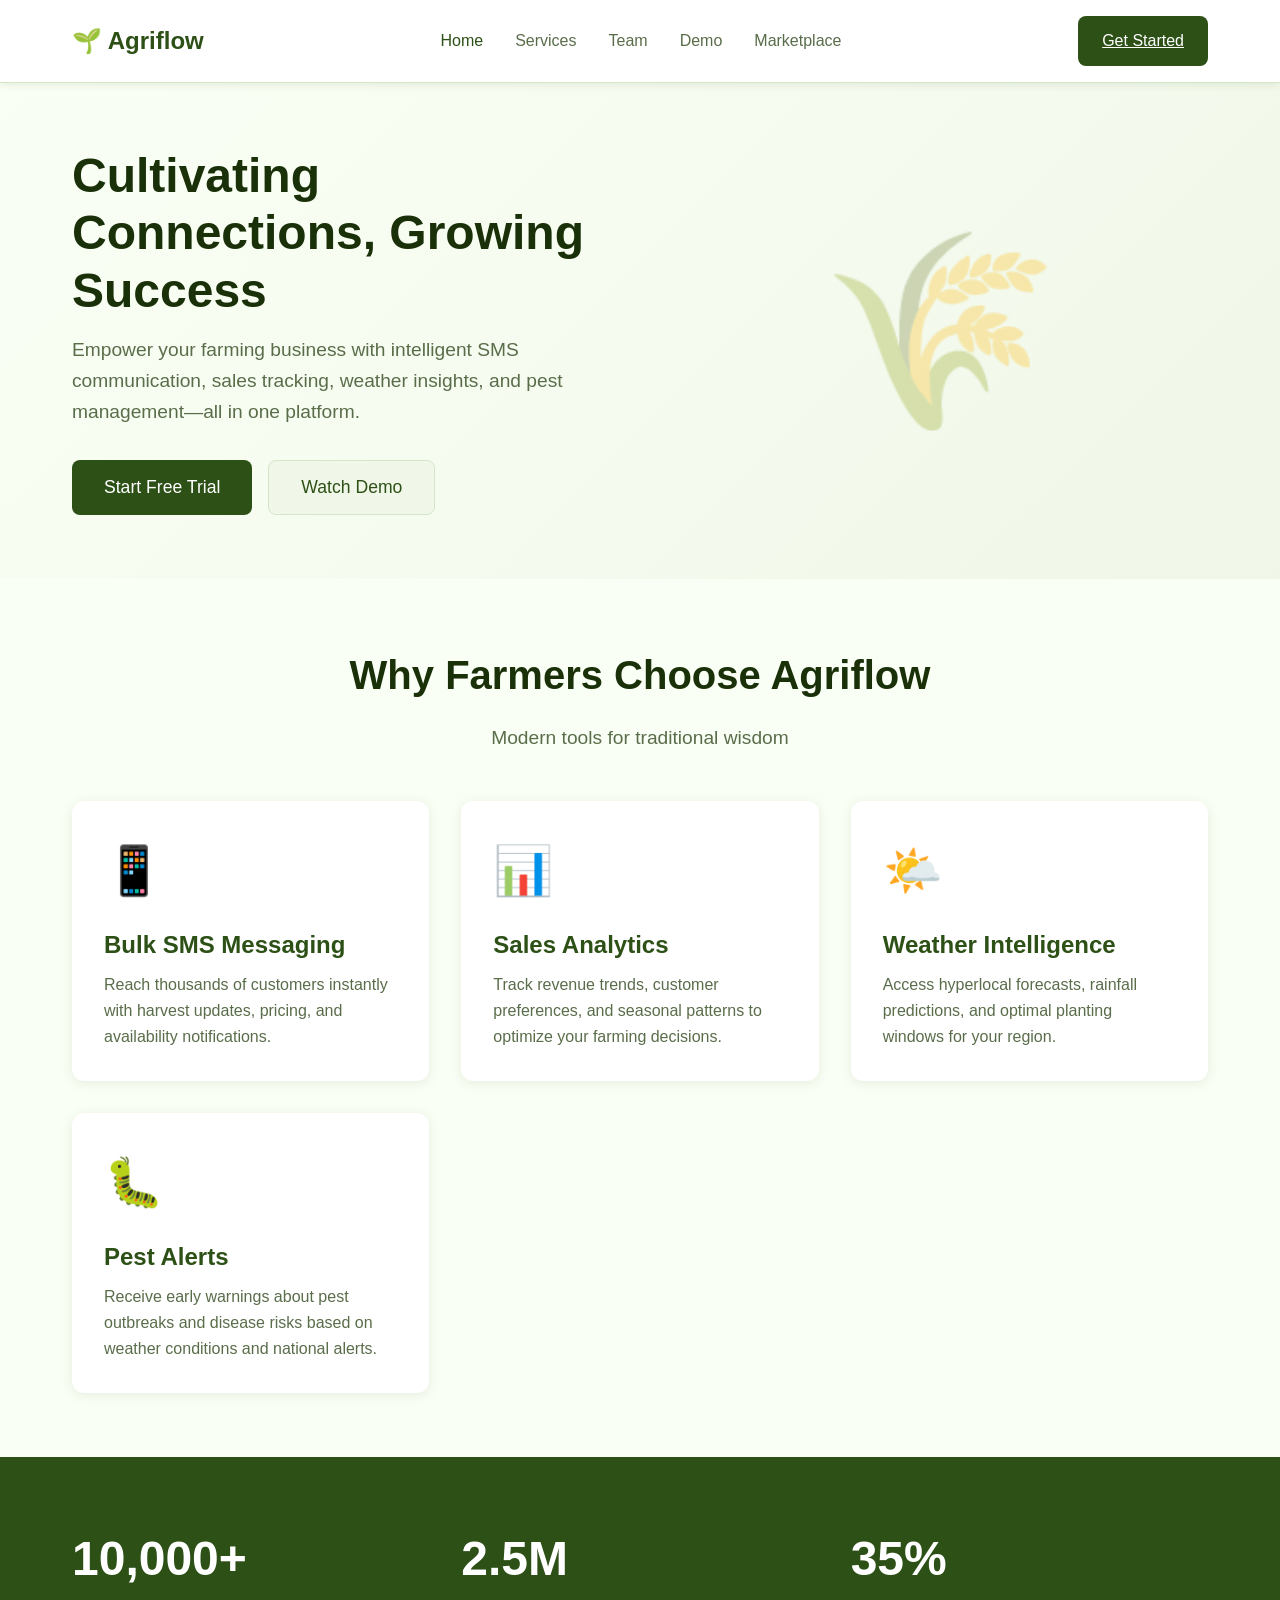
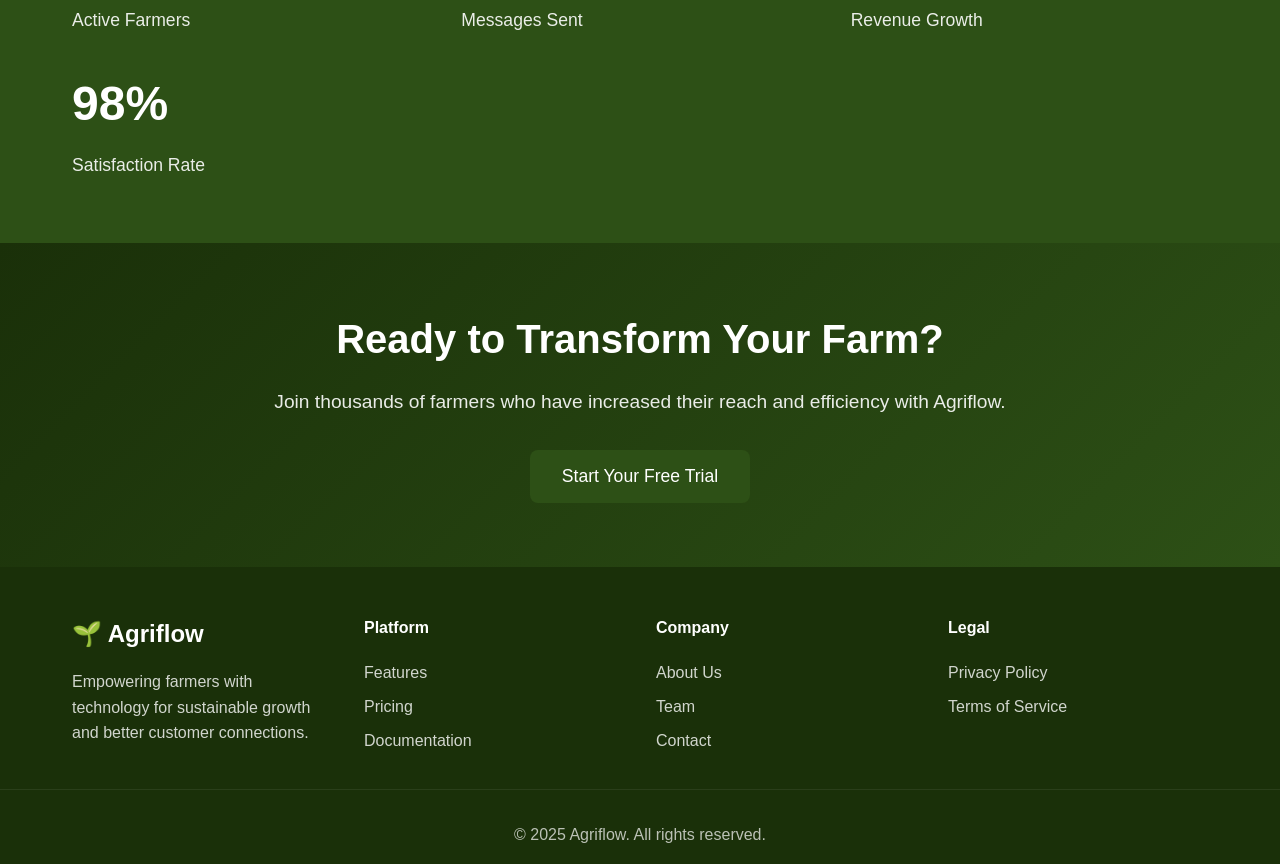
==== commit 687fe691: "V2" ====
--- a/index.html
+++ b/index.html
@@ -40,7 +40,7 @@
 
     <section class="features">
         <div class="section-container">
-            <h2 class="section-title">Why Farmers Choose Fama</h2>
+            <h2 class="section-title">Why Farmers Choose Agriflow</h2>
             <p class="section-subtitle">Modern tools for traditional wisdom</p>
             <div class="feature-grid">
                 <div class="feature-card">
@@ -93,7 +93,7 @@
     <section class="cta">
         <div class="cta-container">
             <h2 class="cta-title">Ready to Transform Your Farm?</h2>
-            <p class="cta-text">Join thousands of farmers who have increased their reach and efficiency with Fama.</p>
+            <p class="cta-text">Join thousands of farmers who have increased their reach and efficiency with Agriflow.</p>
             <button class="btn-primary btn-large">Start Your Free Trial</button>
         </div>
     </section>
@@ -101,7 +101,7 @@
     <footer class="footer">
         <div class="footer-container">
             <div class="footer-section">
-                <div class="footer-logo">🌱 Fama</div>
+                <div class="footer-logo">🌱 Agriflow</div>
                 <p class="footer-text">Empowering farmers with technology for sustainable growth and better customer connections.</p>
             </div>
             <div class="footer-section">
@@ -129,7 +129,7 @@
             </div>
         </div>
         <div class="footer-bottom">
-            <p>&copy; 2025 Fama. All rights reserved.</p>
+            <p>&copy; 2025 Agriflow. All rights reserved.</p>
         </div>
     </footer>
 
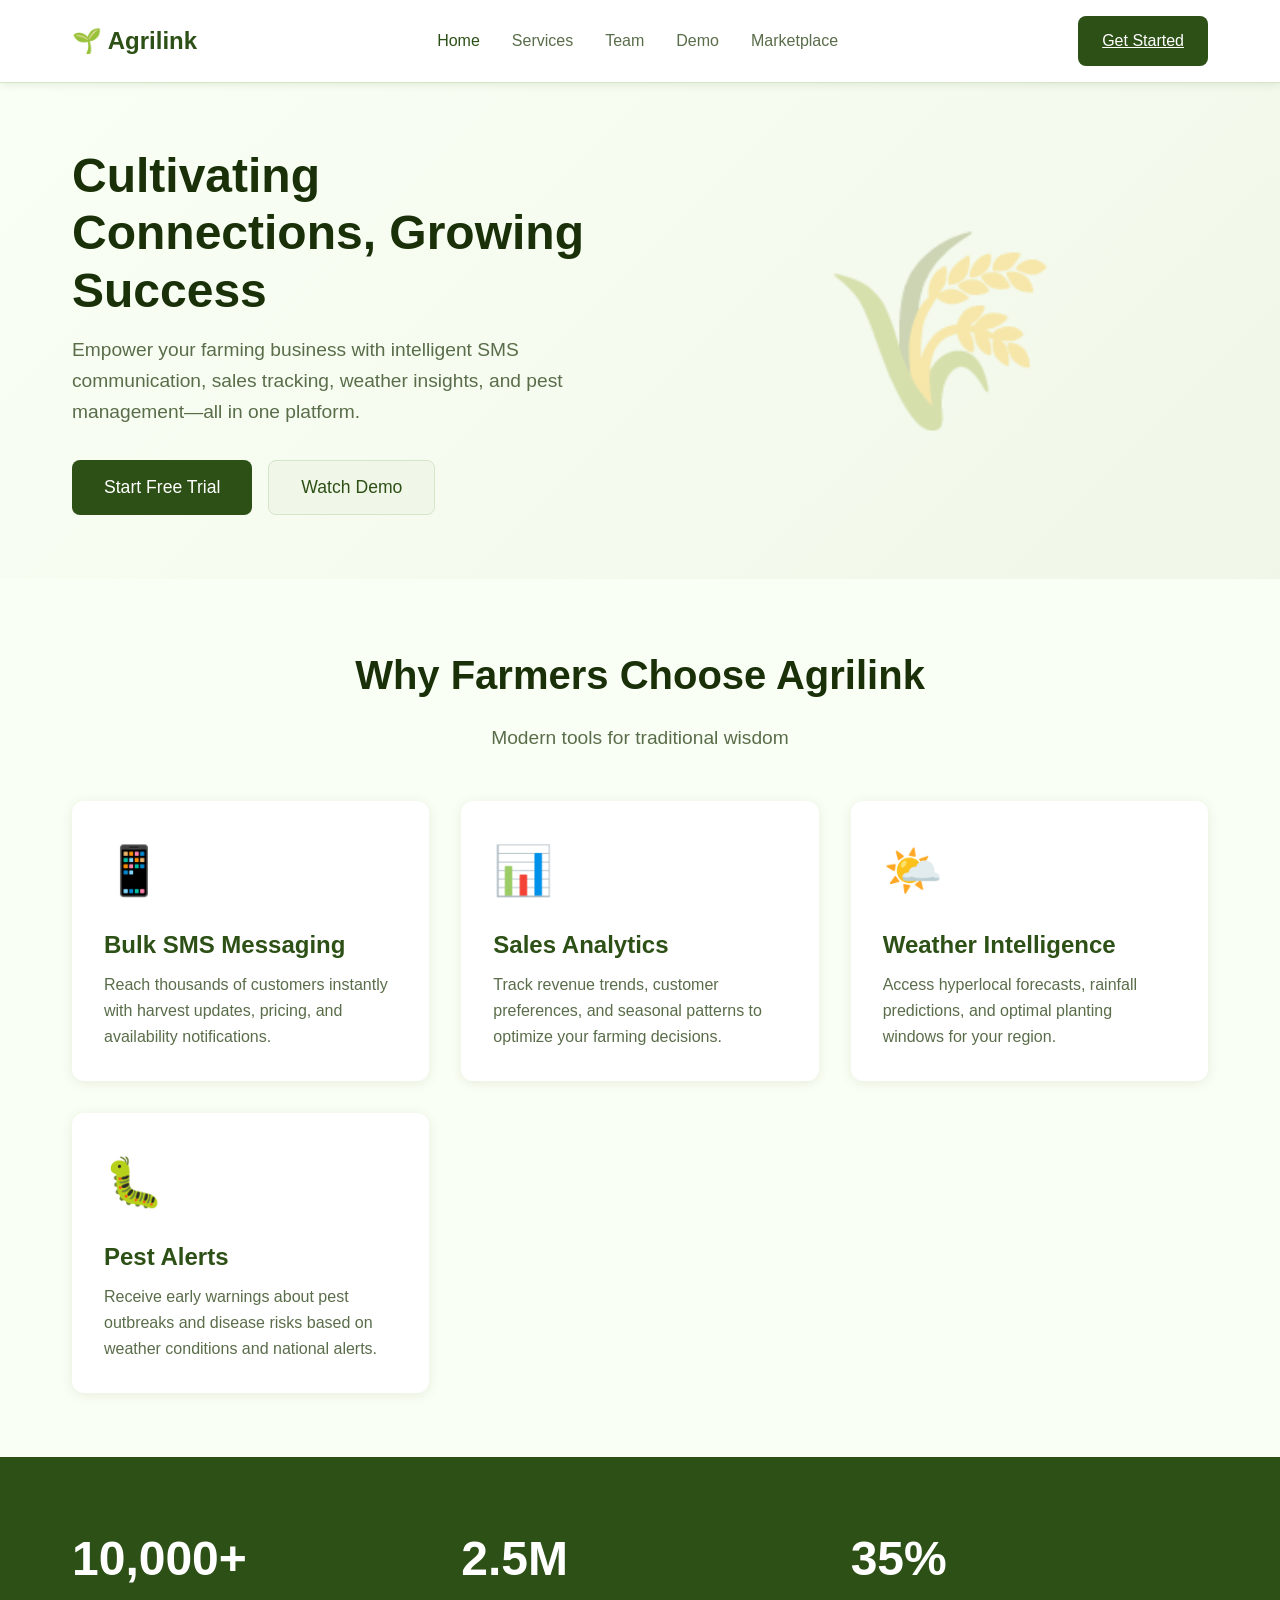
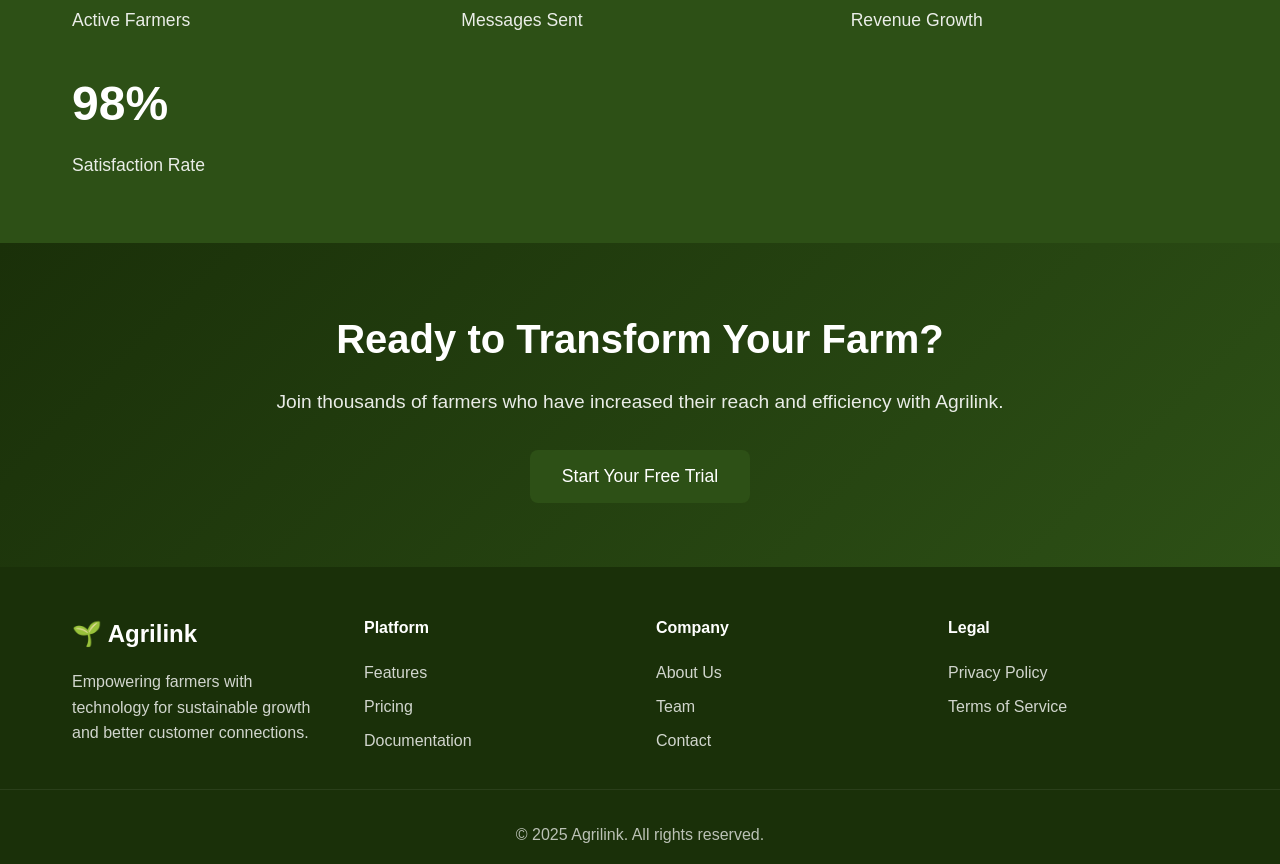
==== commit 1a5aee77: "Changed name to agrilink" ====
--- a/index.html
+++ b/index.html
@@ -3,13 +3,13 @@
 <head>
     <meta charset="UTF-8">
     <meta name="viewport" content="width=device-width, initial-scale=1.0">
-    <title>Agriflow</title>
+    <title>Agrilink</title>
     <link rel="stylesheet" href="styles.css">
 </head>
 <body>
     <nav class="navbar">
         <div class="nav-container">
-            <div class="nav-logo">🌱 Agriflow</div>
+            <div class="nav-logo">🌱 Agrilink</div>
             <ul class="nav-menu">
                 <li><a href="index.html" class="nav-link active">Home</a></li>
                 <li><a href="services.html" class="nav-link">Services</a></li>
@@ -40,7 +40,7 @@
 
     <section class="features">
         <div class="section-container">
-            <h2 class="section-title">Why Farmers Choose Agriflow</h2>
+            <h2 class="section-title">Why Farmers Choose Agrilink</h2>
             <p class="section-subtitle">Modern tools for traditional wisdom</p>
             <div class="feature-grid">
                 <div class="feature-card">
@@ -93,7 +93,7 @@
     <section class="cta">
         <div class="cta-container">
             <h2 class="cta-title">Ready to Transform Your Farm?</h2>
-            <p class="cta-text">Join thousands of farmers who have increased their reach and efficiency with Agriflow.</p>
+            <p class="cta-text">Join thousands of farmers who have increased their reach and efficiency with Agrilink.</p>
             <button class="btn-primary btn-large">Start Your Free Trial</button>
         </div>
     </section>
@@ -101,7 +101,7 @@
     <footer class="footer">
         <div class="footer-container">
             <div class="footer-section">
-                <div class="footer-logo">🌱 Agriflow</div>
+                <div class="footer-logo">🌱 Agrilink</div>
                 <p class="footer-text">Empowering farmers with technology for sustainable growth and better customer connections.</p>
             </div>
             <div class="footer-section">
@@ -129,7 +129,7 @@
             </div>
         </div>
         <div class="footer-bottom">
-            <p>&copy; 2025 Agriflow. All rights reserved.</p>
+            <p>&copy; 2025 Agrilink. All rights reserved.</p>
         </div>
     </footer>
 
